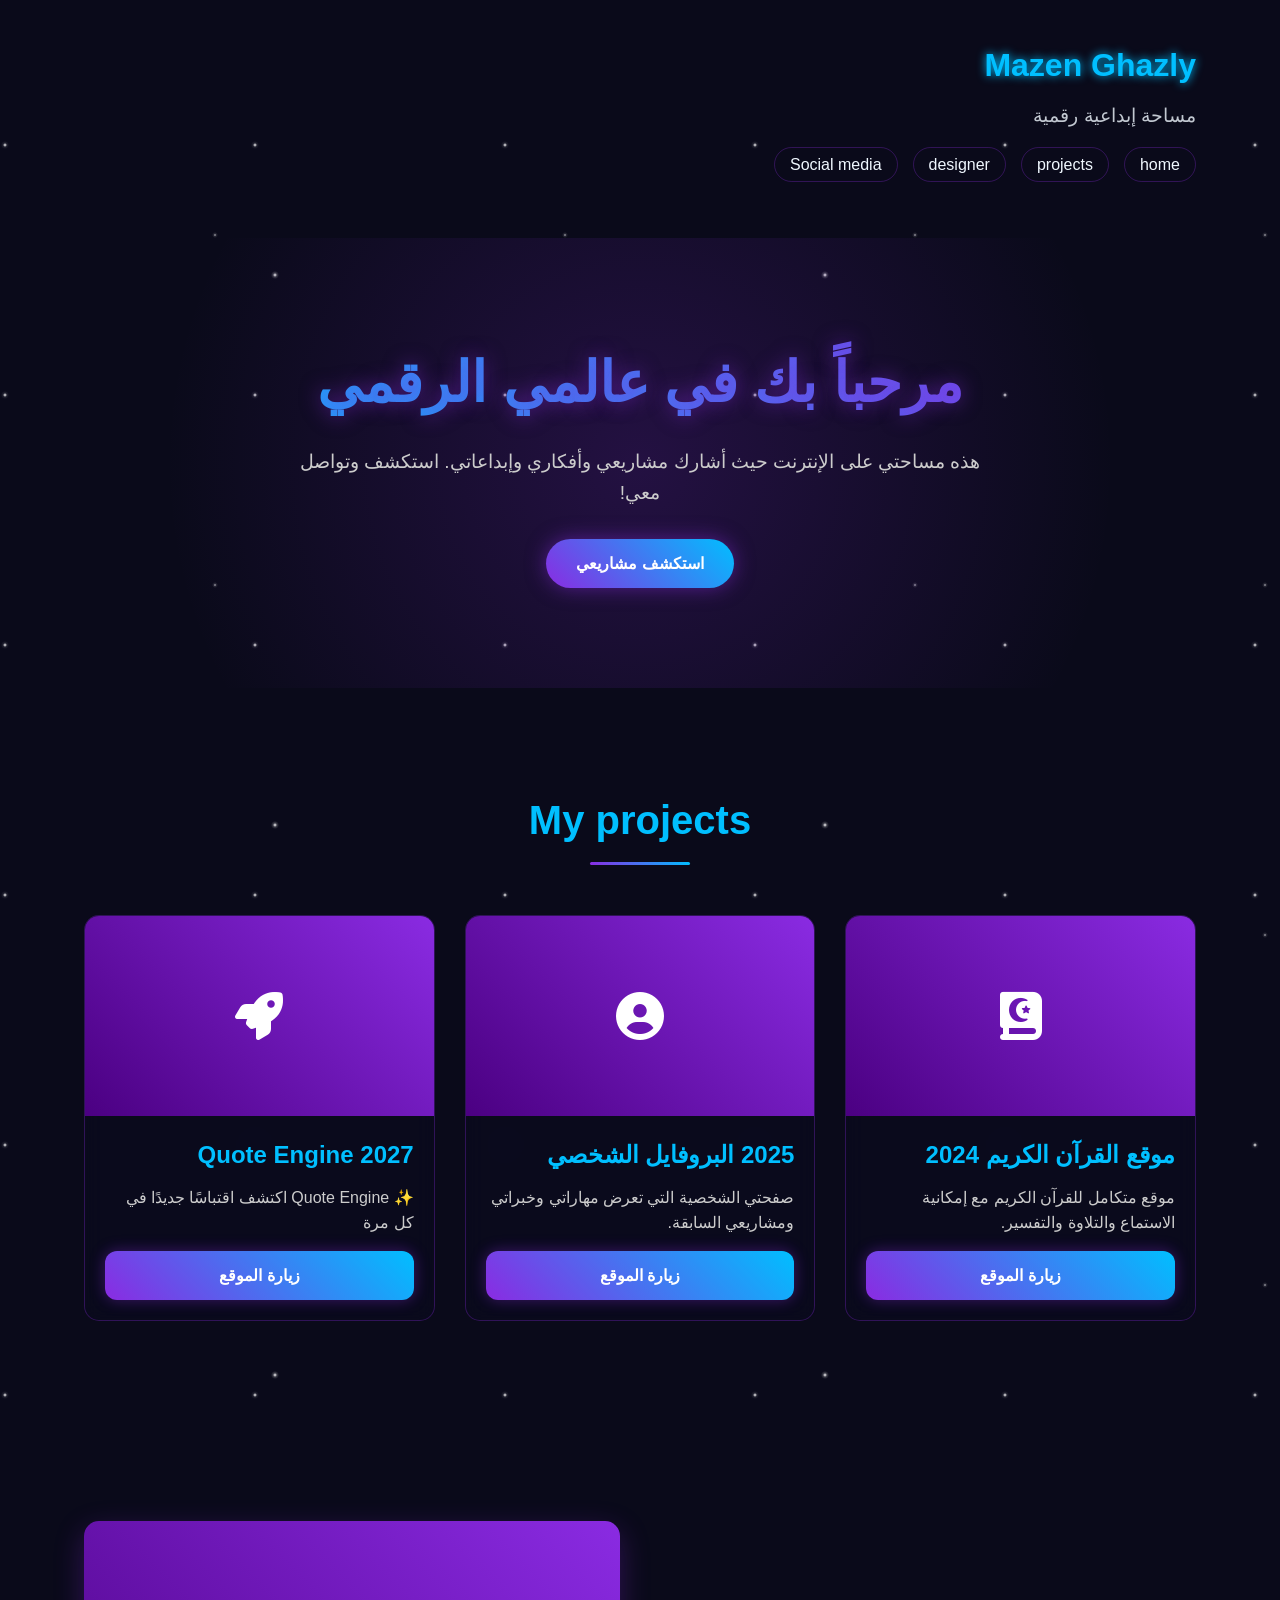
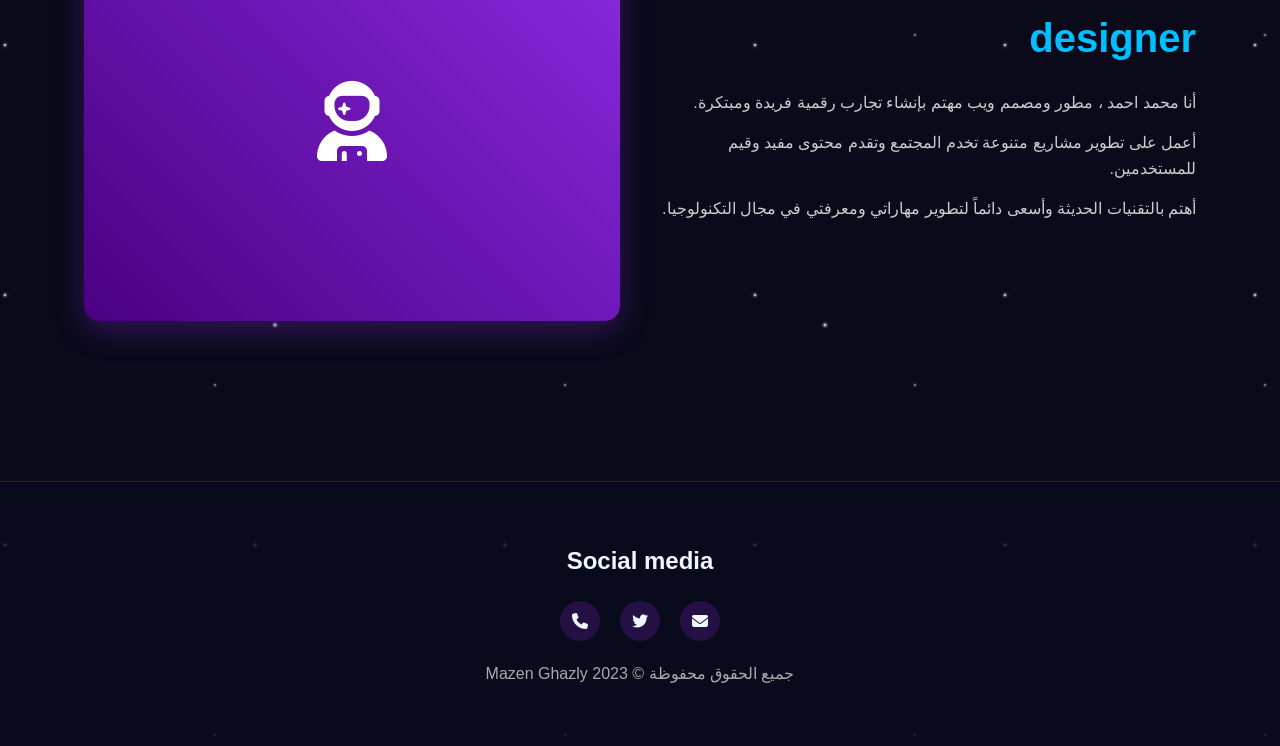
==== index.html @ 9a4411b1 "Update index.html" ====
<!DOCTYPE html>
<html lang="ar" dir="rtl">
<head>
   
    <meta charset="UTF-8" />
    <meta name="viewport" 
          content="width=device-width, initial-scale=1.0, maximum-scale=1, viewport-fit=cover" />

    <!-- تحسين السيو لمحركات البحث -->
    <meta name="description"
        content="هنا تتواجد جميع المشاريع الخاصة بي كمطور ومصمم ويب. استكشف مشاريعي وتعرف على مهاراتي وخبراتي.">
    <meta name="keywords"
        content="Mazen Ghazly, Web Developer, Web Designer, Quran, مشاريع, مطور ويب, مصمم ويب">
    <meta name="author" content="Mazen Ghazly" />
    <meta name="robots" content="index, follow" />

    <!-- OG Meta (للفيسبوك – الواتساب – التليجرام) -->
    <meta property="og:title" content="Mazen Ghazly - الصفحة الرئيسية" />
    <meta property="og:description" content="مرحبًا بك في الصفحة الرئيسية لمشاريع Mazen Ghazly! استكشف أعمالي ومهاراتي." />
    <meta property="og:type" content="website" />
    <meta property="og:url" content="https://mazen-ghzaly.github.io/" />
    <meta property="og:image" content="https://mazen-ghzaly.github.io/images/logo3.png?v=5" />
    <meta property="og:image:width" content="1200" />
    <meta property="og:image:height" content="630" />

    <!-- Twitter -->
    <meta name="twitter:card" content="summary_large_image" />

    <!-- Favicon -->
    <link rel="icon" type="image/png" href="https://mazen-ghzaly.github.io/images/logo3.png?v=5" />

    <!-- تحسين سرعة تحميل الخطوط على الموبايل -->
    <link rel="preconnect" href="https://fonts.googleapis.com" />
    <link rel="preconnect" href="https://fonts.gstatic.com" crossorigin />

    <!-- Structured Data (SEO) -->
    <script type="application/ld+json">
    {
        "@context": "https://schema.org",
        "@type": "WebSite",
        "name": "Mazen Ghazly",
        "url": "https://mazen-ghzaly.github.io/",
        "potentialAction": {
            "@type": "SearchAction",
            "target": "https://mazen-ghzaly.github.io/?q={search_term_string}",
            "query-input": "required name=search_term_string"
        }
    }
    </script>
    

    <!-- سرعة التحميل – ضروري للموبايل -->
    <meta http-equiv="X-UA-Compatible" content="IE=edge" />

    <!-- تثبيت الألوان على الموبايل (Status Bar) -->
    <meta name="theme-color" content="#0a0a0a" />

    <!-- عنوان الموقع -->
    <title>Mazen Ghazly - الصفحة الرئيسية</title>

<link rel="stylesheet" href="https://cdnjs.cloudflare.com/ajax/libs/font-awesome/6.4.0/css/all.min.css">
   
    <!-- ملف الستايل -->
    <link rel="stylesheet" href="css/index.css" />


</head>
<body>
    <!-- Header -->
    <header>
        <div class="container">
            <div class="logo">Mazen Ghazly</div>
            <div class="tagline">مساحة إبداعية رقمية</div>
            
            <nav>
                <ul>
                    <li><a href="#home">home</a></li>
                    <li><a href="#projects">projects</a></li>
                    <li><a href="#about">designer</a></li>
                    <li><a href="#contact">Social media</a></li>
                </ul>
            </nav>
        </div>
    </header>

    <!-- Hero Section -->
    <section class="hero" id="home">
        <div class="container">
            <h1 class="floating">مرحباً بك في عالمي الرقمي</h1>
            <p>هذه مساحتي على الإنترنت حيث أشارك مشاريعي وأفكاري وإبداعاتي. استكشف وتواصل معي!</p>
            <a href="#projects" class="cta-button">استكشف مشاريعي</a>
        </div>
    </section>

    <!-- Projects Section -->
    <section class="projects" id="projects">
        <div class="container">
            <h2 class="section-title">My projects</h2>
            <div class="projects-grid">
                <!-- Project 1: القرآن الكريم -->
                <div class="project-card">
                    <div class="project-image">
                        <i class="fas fa-quran"></i>
                    </div>
                    <div class="project-content">
                        <h3 class="project-title"> موقع القرآن الكريم 2024</h3>
                        <p class="project-description">موقع متكامل للقرآن الكريم مع إمكانية الاستماع والتلاوة والتفسير.</p>
                        <a href="https://mazen-ghzaly.github.io/quran" target="_blank" rel="noopener noreferrer" class="project-link">زيارة الموقع</a>
                    </div>
                </div>
                
                <!-- Project 2: البروفايل الشخصي -->
                <div class="project-card">
                    <div class="project-image">
                        <i class="fas fa-user-circle"></i>
                    </div>
                    <div class="project-content">
                        <h3 class="project-title">2025 البروفايل الشخصي</h3>
                        <p class="project-description">صفحتي الشخصية التي تعرض مهاراتي وخبراتي ومشاريعي السابقة.</p>
                        <a href="https://mazen-ghzaly.github.io/profile" target="_blank" rel="noopener noreferrer" class="project-link">زيارة الموقع</a>
                    </div>
                </div>
                
                <!-- Project 3: موقع إضافي -->
                <div class="project-card">
                    <div class="project-image">
                        <i class="fas fa-rocket"></i>
                    </div>
                    <div class="project-content">
                          <h3 class="project-title">Quote Engine 2027</h3>
                        <p class="project-description">✨ Quote Engine اكتشف اقتباسًا جديدًا في كل مرة</p>
                        <a href="https://mazen-ghzaly.github.io/quotes/" target="_blank" rel="noopener noreferrer" class="project-link">زيارة الموقع</a> 
                    </div>
                </div>
            </div>
        </div>
    </section>

    <!-- About Section -->
    <section class="about" id="about">
        <div class="container">
            <div class="about-content">
                <div class="about-text">
                    <h2>designer</h2>
                    <link rel="stylesheet" href="https://cdnjs.cloudflare.com/ajax/libs/font-awesome/6.5.1/css/all.min.css"  />
<p>أنا محمد احمد ، مطور ومصمم ويب مهتم بإنشاء تجارب رقمية فريدة ومبتكرة.</p>
                    <p>أعمل على تطوير مشاريع متنوعة تخدم المجتمع وتقدم محتوى مفيد وقيم للمستخدمين.</p>
                    <p>أهتم بالتقنيات الحديثة وأسعى دائماً لتطوير مهاراتي ومعرفتي في مجال التكنولوجيا.</p>
                </div>
                <div class="about-image floating">
                    <i class="fas fa-user-astronaut"></i>
                </div>
            </div>
        </div>
    </section>

    <!-- Footer -->
    <footer id="contact">
        <div class="container">
            <h2>Social media</h2>
            <div class="social-links">
                <a href="mailto:mazenahmeddoy10@gmail.com" aria-label="البريد الإلكتروني"><i class="fas fa-envelope"></i></a>
                <a href="https://x.com/mazen_ghzaly" target="_blank" rel="noopener noreferrer" aria-label="تويتر"><i class="fab fa-twitter"></i></a>
                <a href="https://mazen-ghzaly.github.io/404" target="_blank" rel="noopener noreferrer" aria-label="الهاتف"><i class="fas fa-phone"></i></a>
            </div>
            <p class="copyright">جميع الحقوق محفوظة &copy; 2023 Mazen Ghazly</p>
        </div>
    </footer>

    
</body>
</html>
---- css/index.css ----
/* index */
        * {
            margin: 0;
            padding: 0;
            box-sizing: border-box;
            font-family: 'Segoe UI', Tahoma, Geneva, Verdana, sans-serif;
        }
        
        :root {
            --primary: #8a2be2;
            --secondary: #4b0082;
            --accent: #00bfff;
            --dark: #0a0a1a;
            --light: #f0f8ff;
        }
        
        body {
            background-color: var(--dark);
            color: var(--light);
            line-height: 1.6;
            overflow-x: hidden;
            background-image: 
                radial-gradient(white, rgba(255,255,255,.2) 2px, transparent 4px),
                radial-gradient(white, rgba(255,255,255,.15) 1px, transparent 3px),
                radial-gradient(white, rgba(255,255,255,.1) 2px, transparent 4px);
            background-size: 550px 550px, 350px 350px, 250px 250px;
            background-position: 0 0, 40px 60px, 130px 270px;
        }
        
        .container {
            width: 90%;
            max-width: 1200px;
            margin: 0 auto;
            padding: 20px;
        }
        
        /* Header Styles */
        header {
            padding: 20px 0;
            position: relative;
            z-index: 10;
        }
        
        .logo {
            font-size: 2rem;
            font-weight: bold;
            color: var(--accent);
            text-shadow: 0 0 10px var(--accent);
            margin-bottom: 10px;
        }
        
        .tagline {
            color: var(--light);
            font-size: 1.2rem;
            opacity: 0.8;
        }
        
        /* Navigation */
        nav {
            margin: 20px 0;
        }
        
        nav ul {
            display: flex;
            list-style: none;
            flex-wrap: wrap;
            gap: 15px;
        }
        
        nav a {
            color: var(--light);
            text-decoration: none;
            padding: 8px 15px;
            border-radius: 20px;
            transition: all 0.3s ease;
            border: 1px solid rgba(138, 43, 226, 0.3);
        }
        
        nav a:hover {
            background-color: var(--primary);
            box-shadow: 0 0 15px var(--primary);
        }
        
        /* Hero Section */
        .hero {
            text-align: center;
            padding: 80px 0;
            position: relative;
        }
        
        .hero::before {
            content: '';
            position: absolute;
            top: 0;
            left: 0;
            width: 100%;
            height: 100%;
            background: radial-gradient(circle at center, rgba(138, 43, 226, 0.2) 0%, transparent 70%);
            z-index: -1;
        }
        
        .hero h1 {
            font-size: 3.5rem;
            margin-bottom: 20px;
            background: linear-gradient(45deg, var(--accent), var(--primary));
            -webkit-background-clip: text;
            background-clip: text;
            color: transparent;
            text-shadow: 0 0 20px rgba(138, 43, 226, 0.5);
        }
        
        .hero p {
            font-size: 1.2rem;
            max-width: 700px;
            margin: 0 auto 30px;
            color: #ccc;
        }
        
        .cta-button {
            display: inline-block;
            padding: 12px 30px;
            background: linear-gradient(45deg, var(--primary), var(--accent));
            color: white;
            text-decoration: none;
            border-radius: 30px;
            font-weight: bold;
            transition: all 0.3s ease;
            box-shadow: 0 0 20px rgba(138, 43, 226, 0.5);
        }
        
        .cta-button:hover {
            transform: translateY(-3px);
            box-shadow: 0 0 30px rgba(138, 43, 226, 0.8);
        }
        
        /* Projects Section */
        .projects {
            padding: 80px 0;
        }
        
        .section-title {
            text-align: center;
            font-size: 2.5rem;
            margin-bottom: 50px;
            color: var(--accent);
            position: relative;
        }
        
        .section-title::after {
            content: '';
            display: block;
            width: 100px;
            height: 3px;
            background: linear-gradient(45deg, var(--primary), var(--accent));
            margin: 10px auto;
            border-radius: 3px;
        }
        
        .projects-grid {
            display: grid;
            grid-template-columns: repeat(auto-fill, minmax(300px, 1fr));
            gap: 30px;
        }
        
        .project-card {
            background: rgba(10, 10, 30, 0.7);
            border-radius: 15px;
            overflow: hidden;
            transition: all 0.3s ease;
            border: 1px solid rgba(138, 43, 226, 0.3);
            backdrop-filter: blur(10px);
        }
        
        .project-card:hover {
            transform: translateY(-10px);
            box-shadow: 0 10px 30px rgba(138, 43, 226, 0.3);
            border-color: var(--primary);
        }
          .project-image {
            height: 200px;
            background: linear-gradient(45deg, var(--secondary), var(--primary));
            display: flex;
            align-items: center;
            justify-content: center;
            color: white;
            font-size: 3rem;
        }
        
        .project-content {
            padding: 20px;
        }
        
        .project-title {
            font-size: 1.5rem;
            margin-bottom: 10px;
            color: var(--accent);
        }
        
        .project-description {
            color: #ccc;
            margin-bottom: 15px;
        }
        
        
       .project-link {
           display: block;
           text-align: center;
           width: 100%;
           padding: 12px 0;
           background: linear-gradient(45deg, var(--primary), var(--accent));
           color: white !important;
           border-radius: 12px; /* مربع ناعم */
           font-weight: bold;
           text-decoration: none;
           margin-top: 10px;
           transition: 0.3s ease;
           box-shadow: 0 0 15px rgba(138, 43, 226, 0.4);
       }

           .project-link:hover {
           transform: translateY(-3px);
           box-shadow: 0 0 25px rgba(138, 43, 226, 0.7);
           background: linear-gradient(45deg, var(--accent), var(--primary));
       }

        
      
        /* Health Section - Placeholder */
        .health-section {
            padding: 80px 0;
            text-align: center;
            background: rgba(10, 10, 30, 0.5);
            margin: 40px 0;
            border-radius: 15px;
            border: 1px dashed rgba(138, 43, 226, 0.5);
        }
        
        .health-section h2 {
            font-size: 2rem;
            margin-bottom: 20px;
            color: var(--accent);
        }
        
        .health-section p {
            max-width: 600px;
            margin: 0 auto;
            color: #aaa;
        }
        
        /* About Section */
        .about {
            padding: 80px 0;
        }
        
        .about-content {
            display: flex;
            align-items: center;
            gap: 40px;
            flex-wrap: wrap;
        }
        
        .about-text {
            flex: 1;
            min-width: 300px;
        }
        
        .about-text h2 {
            font-size: 2.5rem;
            margin-bottom: 20px;
            color: var(--accent);
        }
        
        .about-text p {
            margin-bottom: 15px;
            color: #ccc;
        }
        
        .about-image {
            flex: 1;
            min-width: 300px;
            height: 400px;
            background: linear-gradient(45deg, var(--secondary), var(--primary));
            border-radius: 15px;
            display: flex;
            align-items: center;
            justify-content: center;
            font-size: 5rem;
            color: white;
            box-shadow: 0 10px 30px rgba(138, 43, 226, 0.3);
        }
        
        /* Footer */
        footer {
            background: rgba(10, 10, 30, 0.8);
            padding: 40px 0;
            text-align: center;
            margin-top: 60px;
            border-top: 1px solid rgba(138, 43, 226, 0.3);
        }
        
        .social-links {
            display: flex;
            justify-content: center;
            gap: 20px;
            margin: 20px 0;
        }
        
        .social-links a {
            display: inline-block;
            width: 40px;
            height: 40px;
            background: rgba(138, 43, 226, 0.2);
            border-radius: 50%;
            display: flex;
            align-items: center;
            justify-content: center;
            color: var(--light);
            text-decoration: none;
            transition: all 0.3s ease;
        }
        
        .social-links a:hover {
            background: var(--primary);
            transform: translateY(-5px);
        }
        
        .copyright {
            color: #aaa;
            margin-top: 20px;
        }
        
        /* Responsive Design */
        @media (max-width: 768px) {
            .hero h1 {
                font-size: 2.5rem;
            }
            
            .section-title {
                font-size: 2rem;
            }
            
            nav ul {
                justify-content: center;
            }
            
            .about-content {
                flex-direction: column;
            }
        }
        
        /* Animations */
        @keyframes float {
            0%, 100% {
                transform: translateY(0);
            }
            50% {
                transform: translateY(-10px);
            }
        }
        
        .floating {
            animation: float 5s ease-in-out infinite;
        }
        
        /* Scrollbar */
        ::-webkit-scrollbar {
            width: 8px;
        }
        
        ::-webkit-scrollbar-track {
            background: var(--dark);
        }
        
        ::-webkit-scrollbar-thumb {
            background: var(--primary);
            border-radius: 4px;
        }
        
        ::-webkit-scrollbar-thumb:hover {
            background: var(--accent);
        }
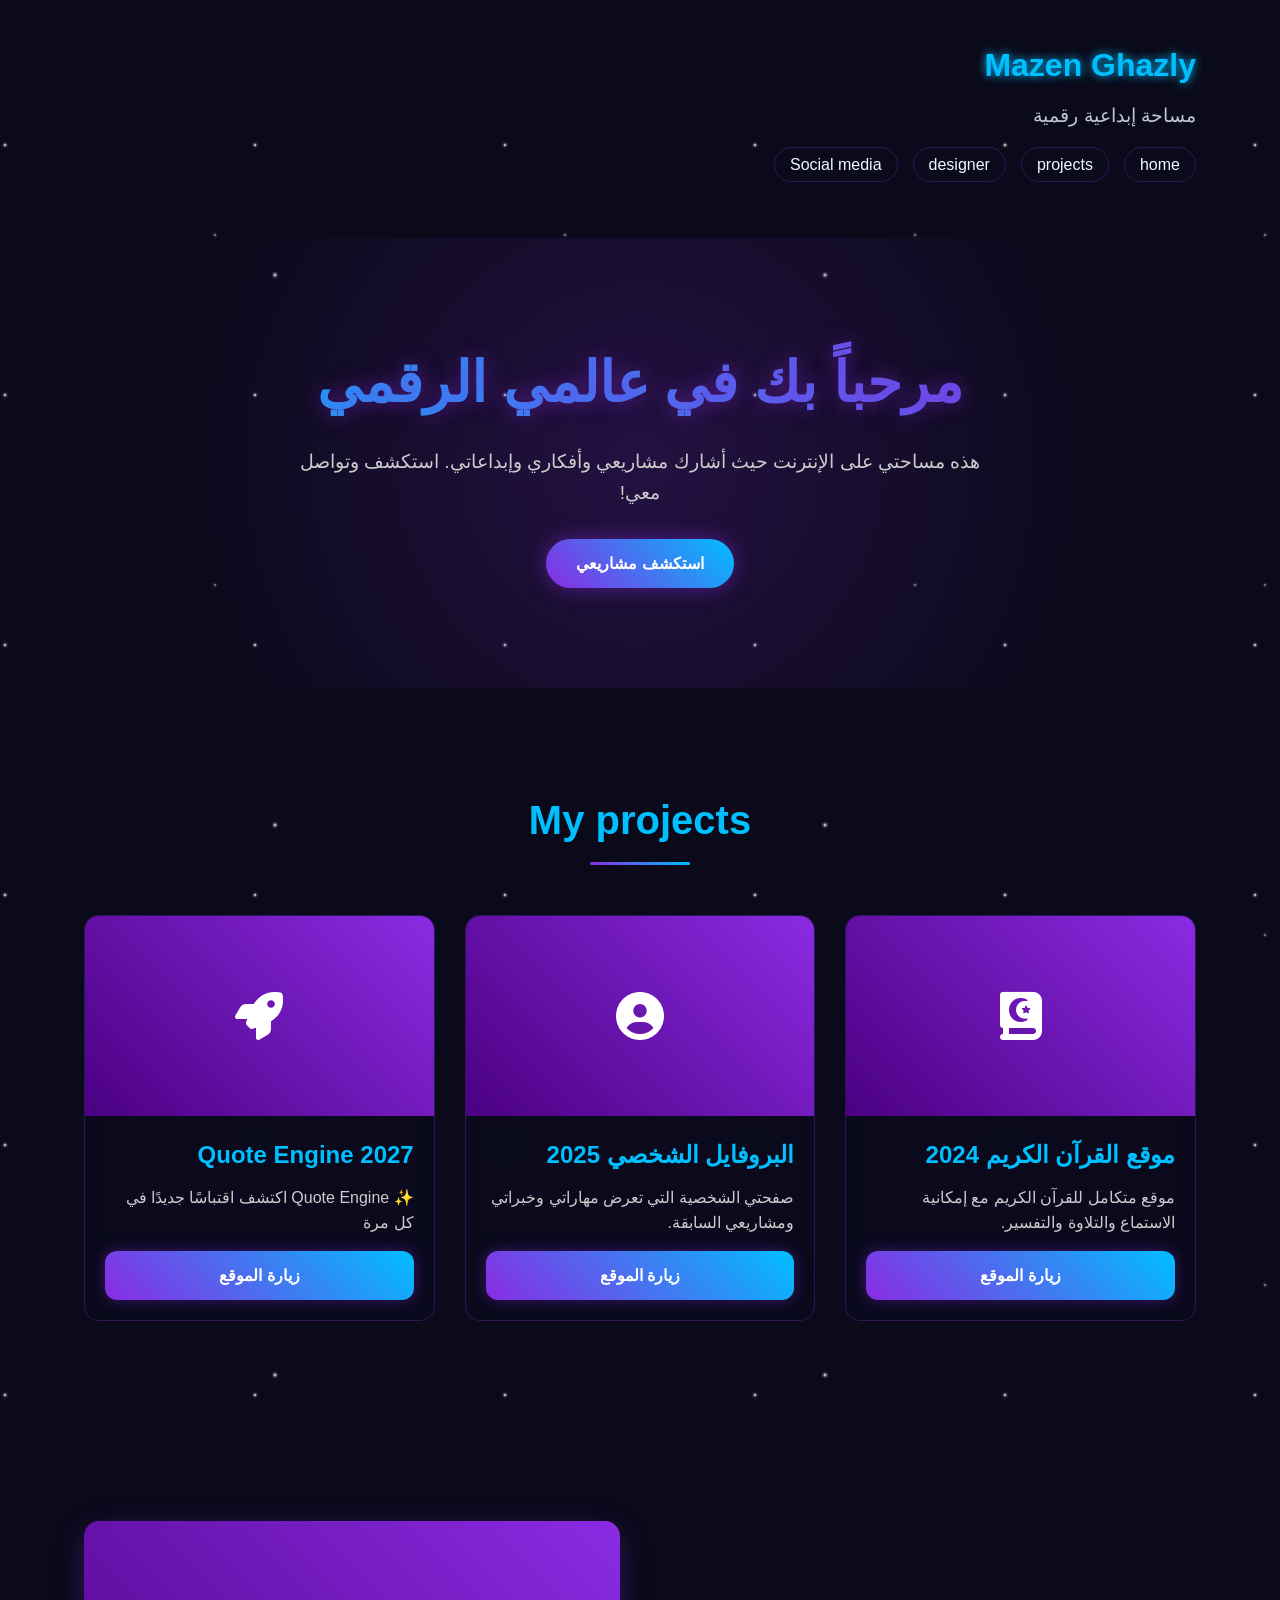
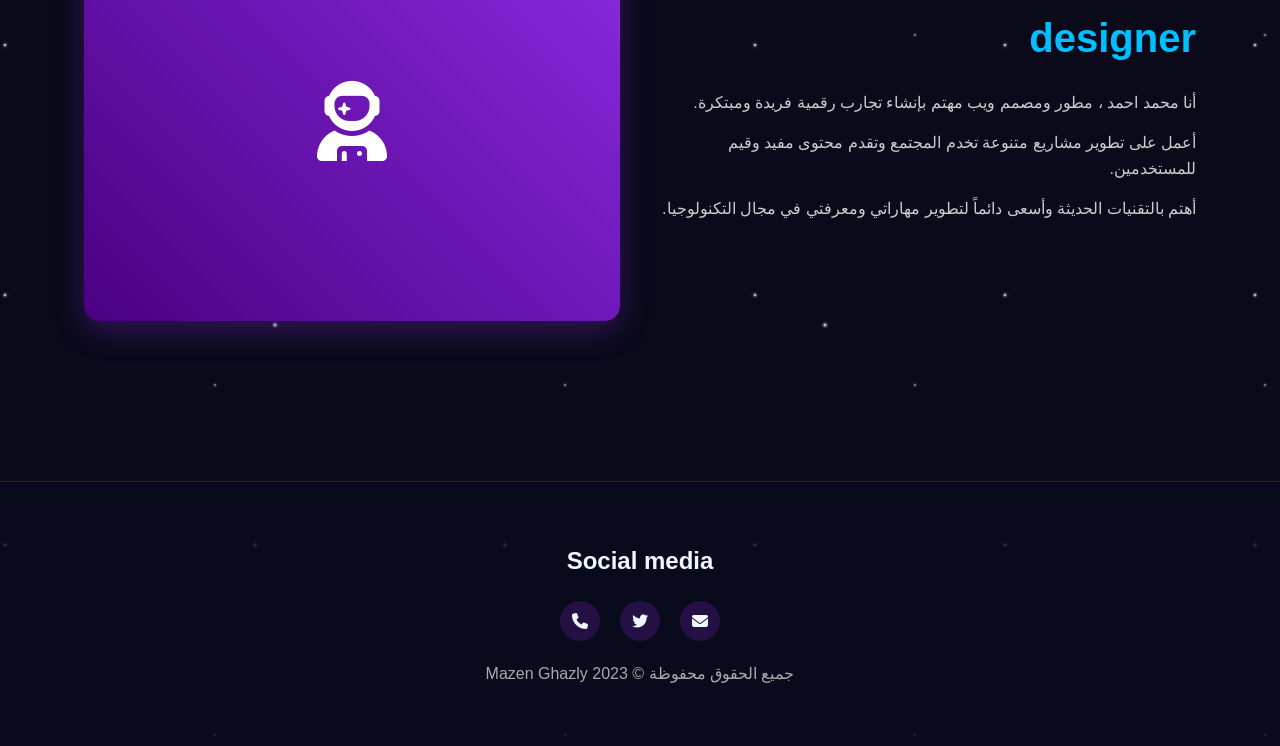
==== commit d19e0124: "Update index.html" ====
--- a/index.html
+++ b/index.html
@@ -115,7 +115,7 @@
                         <i class="fas fa-user-circle"></i>
                     </div>
                     <div class="project-content">
-                        <h3 class="project-title">2025 البروفايل الشخصي</h3>
+                        <h3 class="project-title"> البروفايل الشخصي 2025</h3>
                         <p class="project-description">صفحتي الشخصية التي تعرض مهاراتي وخبراتي ومشاريعي السابقة.</p>
                         <a href="https://mazen-ghzaly.github.io/profile" target="_blank" rel="noopener noreferrer" class="project-link">زيارة الموقع</a>
                     </div>
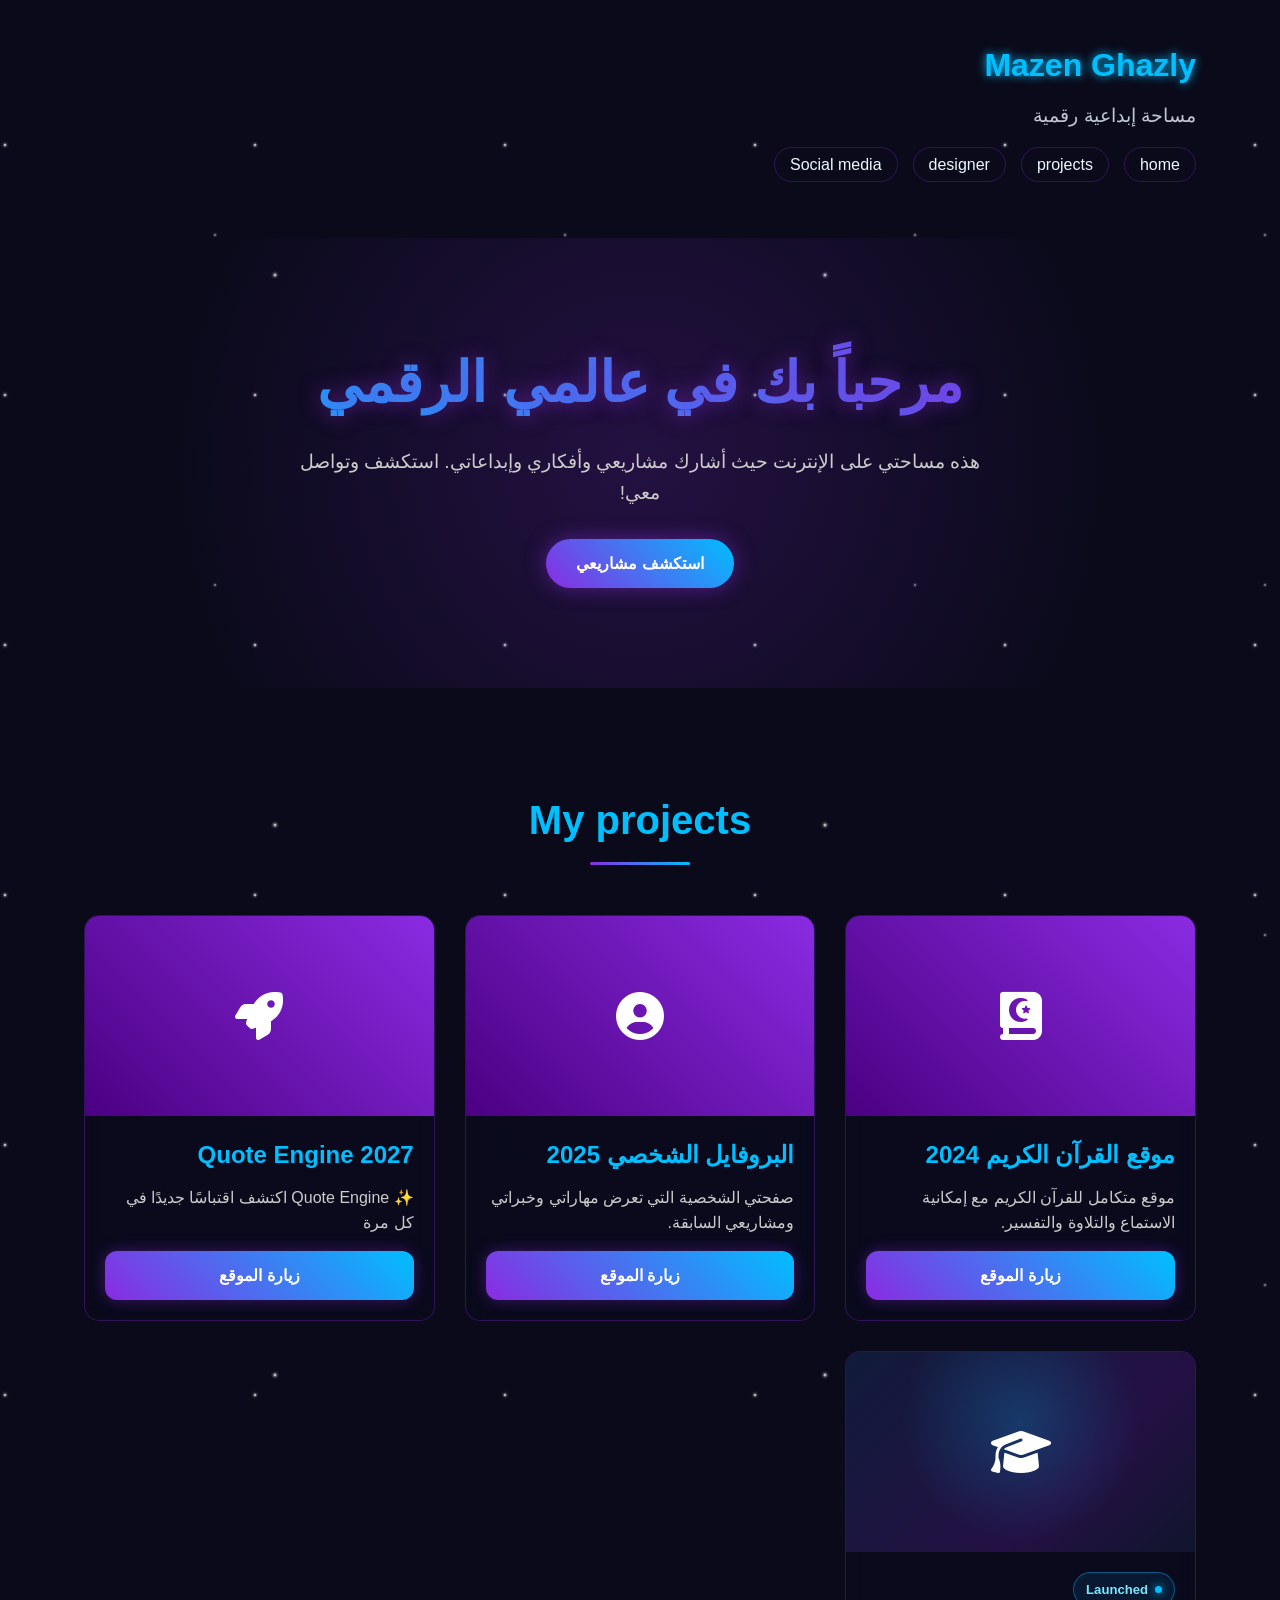
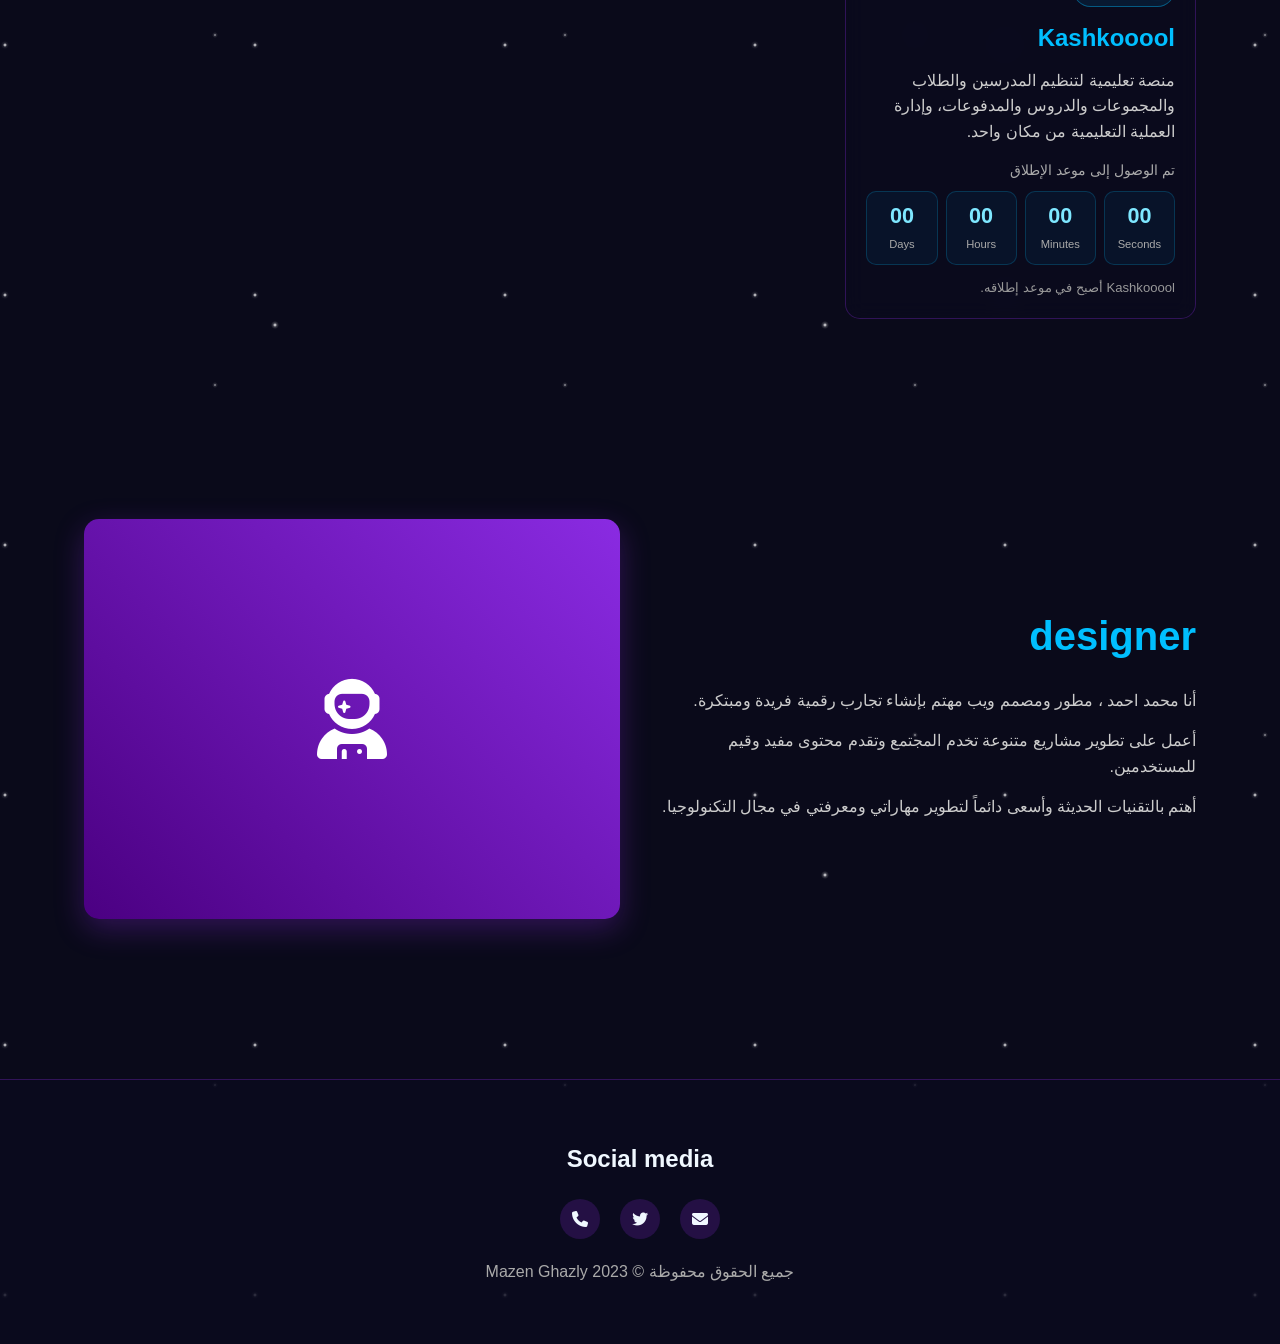
==== commit 2675d728: "Add Kashkooool launch countdown to projects" ====
--- a/index.html
+++ b/index.html
@@ -64,6 +64,43 @@
     <link rel="stylesheet" href="css/index.css" />
 
 
+
+    <style>
+        .coming-soon-card .project-image {
+            background: radial-gradient(circle at 50% 35%, rgba(0,191,255,.22), transparent 55%), linear-gradient(135deg, #101b3a, #241044 65%, #10152c);
+        }
+        .coming-soon-badge {
+            display: inline-flex; align-items: center; gap: 7px;
+            padding: 6px 12px; margin-bottom: 12px;
+            border: 1px solid rgba(0,191,255,.4); border-radius: 999px;
+            color: #7ee7ff; background: rgba(0,191,255,.09);
+            font-size: .82rem; font-weight: 700;
+        }
+        .coming-soon-badge::before {
+            content: ""; width: 7px; height: 7px; border-radius: 50%;
+            background: #00bfff; box-shadow: 0 0 10px #00bfff;
+        }
+        .countdown-label { margin: 14px 0 8px; color: #aaa; font-size: .9rem; }
+        .project-countdown {
+            display: grid; grid-template-columns: repeat(4, minmax(0, 1fr));
+            gap: 8px; direction: ltr; text-align: center;
+        }
+        .countdown-unit {
+            padding: 9px 4px; border: 1px solid rgba(0,191,255,.2);
+            border-radius: 10px; background: rgba(0,191,255,.06);
+        }
+        .countdown-number {
+            display: block; color: #7ee7ff; font-size: 1.35rem;
+            line-height: 1.35; font-weight: 800; font-variant-numeric: tabular-nums;
+        }
+        .countdown-unit small { color: #aaa; font-size: .7rem; }
+        .coming-soon-note { margin-top: 12px; color: #999; font-size: .82rem; }
+        @media (max-width: 360px) {
+            .project-countdown { gap: 5px; }
+            .countdown-number { font-size: 1.1rem; }
+        }
+    </style>
+
 </head>
 <body>
     <!-- Header -->
@@ -132,6 +169,26 @@
                         <a href="https://mazen-ghzaly.github.io/quotes/" target="_blank" rel="noopener noreferrer" class="project-link">زيارة الموقع</a> 
                     </div>
                 </div>
+
+                <!-- Project 4: Kashkooool -->
+                <div class="project-card coming-soon-card">
+                    <div class="project-image">
+                        <i class="fas fa-graduation-cap" aria-hidden="true"></i>
+                    </div>
+                    <div class="project-content">
+                        <span class="coming-soon-badge" id="kashkooool-status">Coming Soon</span>
+                        <h3 class="project-title">Kashkooool</h3>
+                        <p class="project-description">منصة تعليمية لتنظيم المدرسين والطلاب والمجموعات والدروس والمدفوعات، وإدارة العملية التعليمية من مكان واحد.</p>
+                        <p class="countdown-label" id="kashkooool-countdown-label">الإطلاق غدًا في منتصف الليل — بتوقيت مصر</p>
+                        <div class="project-countdown" id="kashkooool-countdown" role="timer" aria-live="off" aria-label="الوقت المتبقي حتى إطلاق Kashkooool">
+                            <div class="countdown-unit"><span class="countdown-number" id="kash-days">00</span><small>Days</small></div>
+                            <div class="countdown-unit"><span class="countdown-number" id="kash-hours">00</span><small>Hours</small></div>
+                            <div class="countdown-unit"><span class="countdown-number" id="kash-minutes">00</span><small>Minutes</small></div>
+                            <div class="countdown-unit"><span class="countdown-number" id="kash-seconds">00</span><small>Seconds</small></div>
+                        </div>
+                        <p class="coming-soon-note" id="kashkooool-note">موعد الإطلاق: 4 نوفمبر 2026، الساعة 12:00 صباحًا.</p>
+                    </div>
+                </div>
             </div>
         </div>
     </section>
@@ -168,6 +225,43 @@
     </footer>
 
     
+
+    <script>
+        (() => {
+            const launchAt = new Date("2026-11-04T00:00:00+02:00").getTime();
+            const fields = {
+                days: document.getElementById("kash-days"),
+                hours: document.getElementById("kash-hours"),
+                minutes: document.getElementById("kash-minutes"),
+                seconds: document.getElementById("kash-seconds")
+            };
+            const status = document.getElementById("kashkooool-status");
+            const label = document.getElementById("kashkooool-countdown-label");
+            const note = document.getElementById("kashkooool-note");
+            const countdown = document.getElementById("kashkooool-countdown");
+            if (!fields.days || !status || !countdown) return;
+
+            const pad = value => String(value).padStart(2, "0");
+            const updateCountdown = () => {
+                const remaining = launchAt - Date.now();
+                if (remaining <= 0) {
+                    Object.values(fields).forEach(field => { field.textContent = "00"; });
+                    status.textContent = "Launched";
+                    label.textContent = "تم الوصول إلى موعد الإطلاق";
+                    note.textContent = "Kashkooool أصبح في موعد إطلاقه.";
+                    countdown.hidden = true;
+                    return;
+                }
+                fields.days.textContent = pad(Math.floor(remaining / 86400000));
+                fields.hours.textContent = pad(Math.floor((remaining % 86400000) / 3600000));
+                fields.minutes.textContent = pad(Math.floor((remaining % 3600000) / 60000));
+                fields.seconds.textContent = pad(Math.floor((remaining % 60000) / 1000));
+            };
+            updateCountdown();
+            window.setInterval(updateCountdown, 1000);
+        })();
+    </script>
+
 </body>
 </html>
 
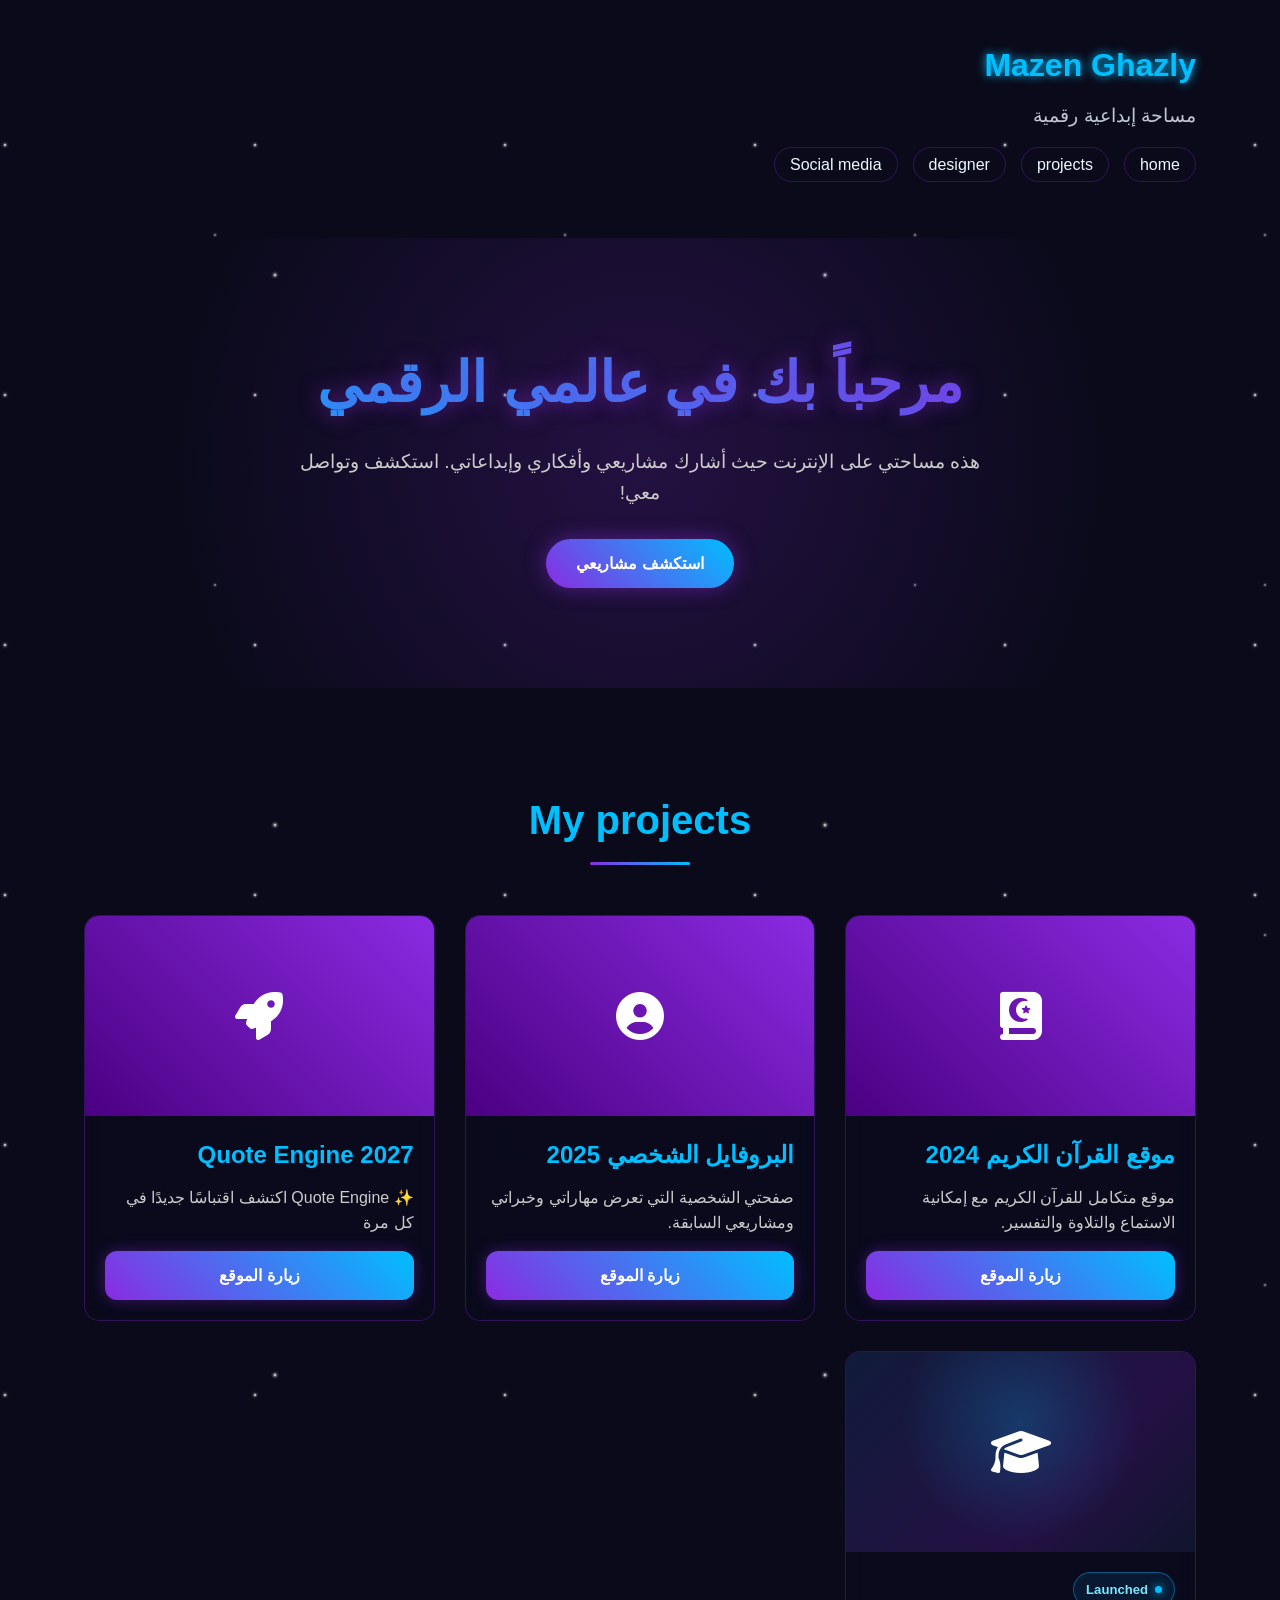
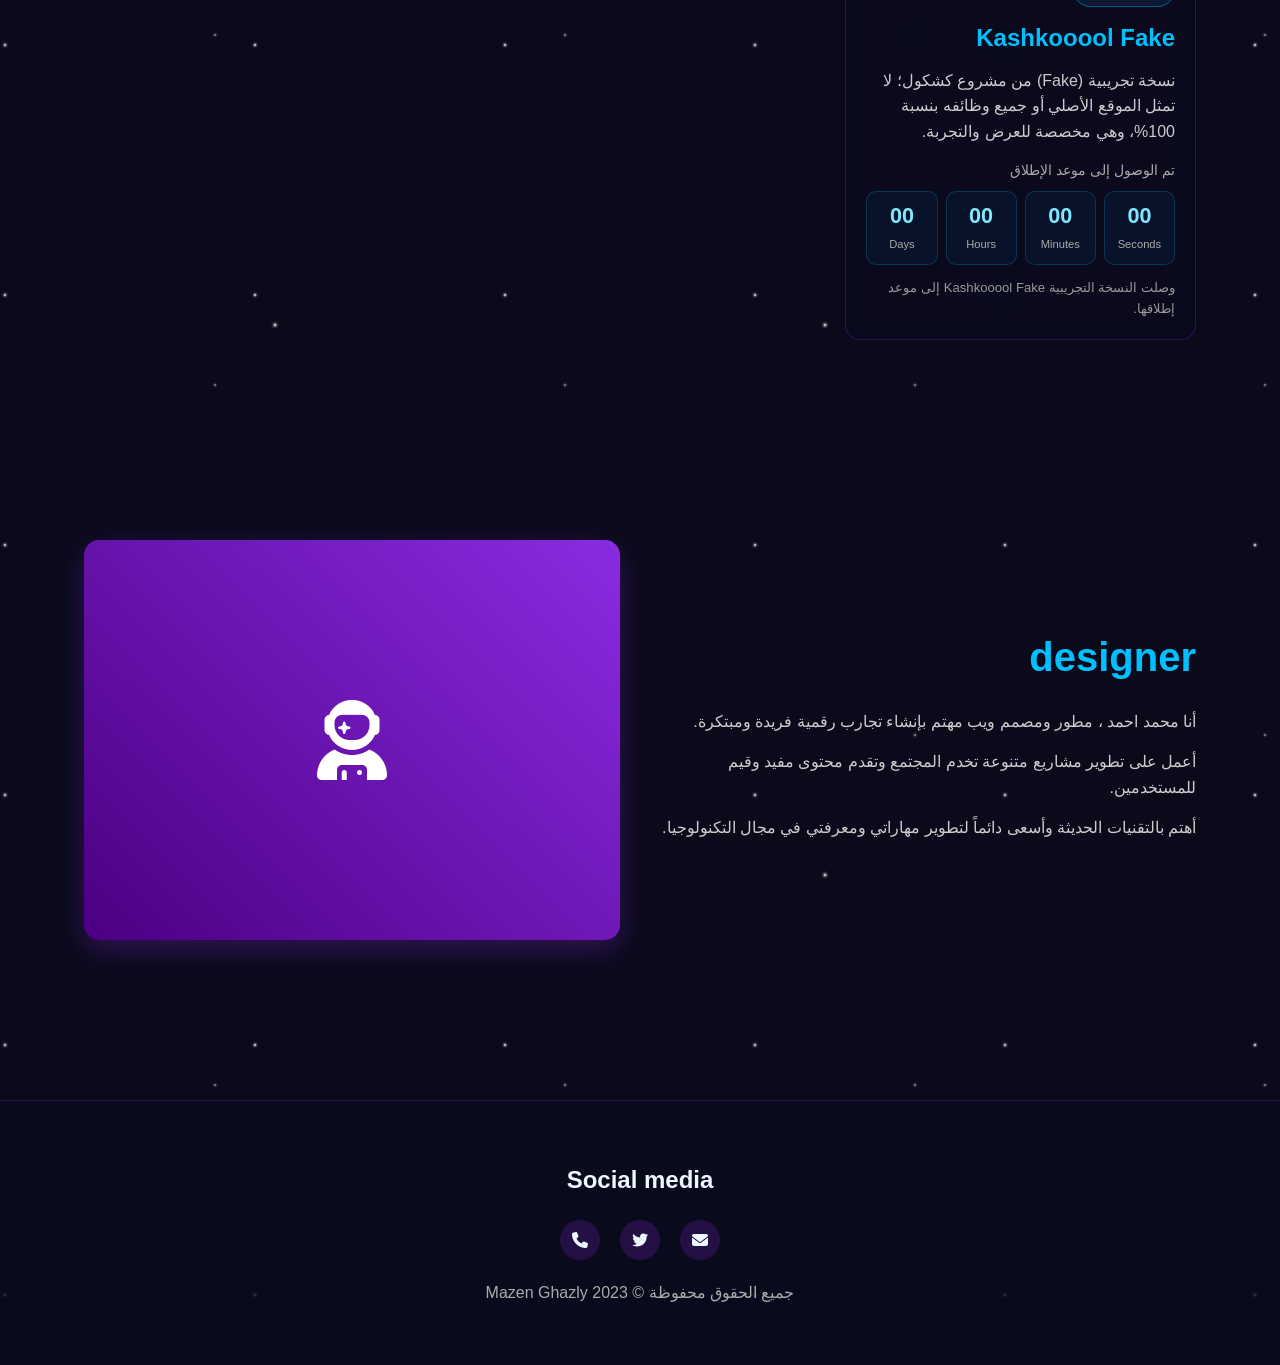
==== commit fa749692: "Rename project card to Kashkooool Fake and clarify prototype status" ====
--- a/index.html
+++ b/index.html
@@ -170,17 +170,17 @@
                     </div>
                 </div>
 
-                <!-- Project 4: Kashkooool -->
+                <!-- Project 4: Kashkooool Fake -->
                 <div class="project-card coming-soon-card">
                     <div class="project-image">
                         <i class="fas fa-graduation-cap" aria-hidden="true"></i>
                     </div>
                     <div class="project-content">
                         <span class="coming-soon-badge" id="kashkooool-status">Coming Soon</span>
-                        <h3 class="project-title">Kashkooool</h3>
-                        <p class="project-description">منصة تعليمية لتنظيم المدرسين والطلاب والمجموعات والدروس والمدفوعات، وإدارة العملية التعليمية من مكان واحد.</p>
+                        <h3 class="project-title">Kashkooool Fake</h3>
+                        <p class="project-description">نسخة تجريبية (Fake) من مشروع كشكول؛ لا تمثل الموقع الأصلي أو جميع وظائفه بنسبة 100%، وهي مخصصة للعرض والتجربة.</p>
                         <p class="countdown-label" id="kashkooool-countdown-label">الإطلاق غدًا في منتصف الليل — بتوقيت مصر</p>
-                        <div class="project-countdown" id="kashkooool-countdown" role="timer" aria-live="off" aria-label="الوقت المتبقي حتى إطلاق Kashkooool">
+                        <div class="project-countdown" id="kashkooool-countdown" role="timer" aria-live="off" aria-label="الوقت المتبقي حتى إطلاق Kashkooool Fake">
                             <div class="countdown-unit"><span class="countdown-number" id="kash-days">00</span><small>Days</small></div>
                             <div class="countdown-unit"><span class="countdown-number" id="kash-hours">00</span><small>Hours</small></div>
                             <div class="countdown-unit"><span class="countdown-number" id="kash-minutes">00</span><small>Minutes</small></div>
@@ -248,7 +248,7 @@
                     Object.values(fields).forEach(field => { field.textContent = "00"; });
                     status.textContent = "Launched";
                     label.textContent = "تم الوصول إلى موعد الإطلاق";
-                    note.textContent = "Kashkooool أصبح في موعد إطلاقه.";
+                    note.textContent = "وصلت النسخة التجريبية Kashkooool Fake إلى موعد إطلاقها.";
                     countdown.hidden = true;
                     return;
                 }
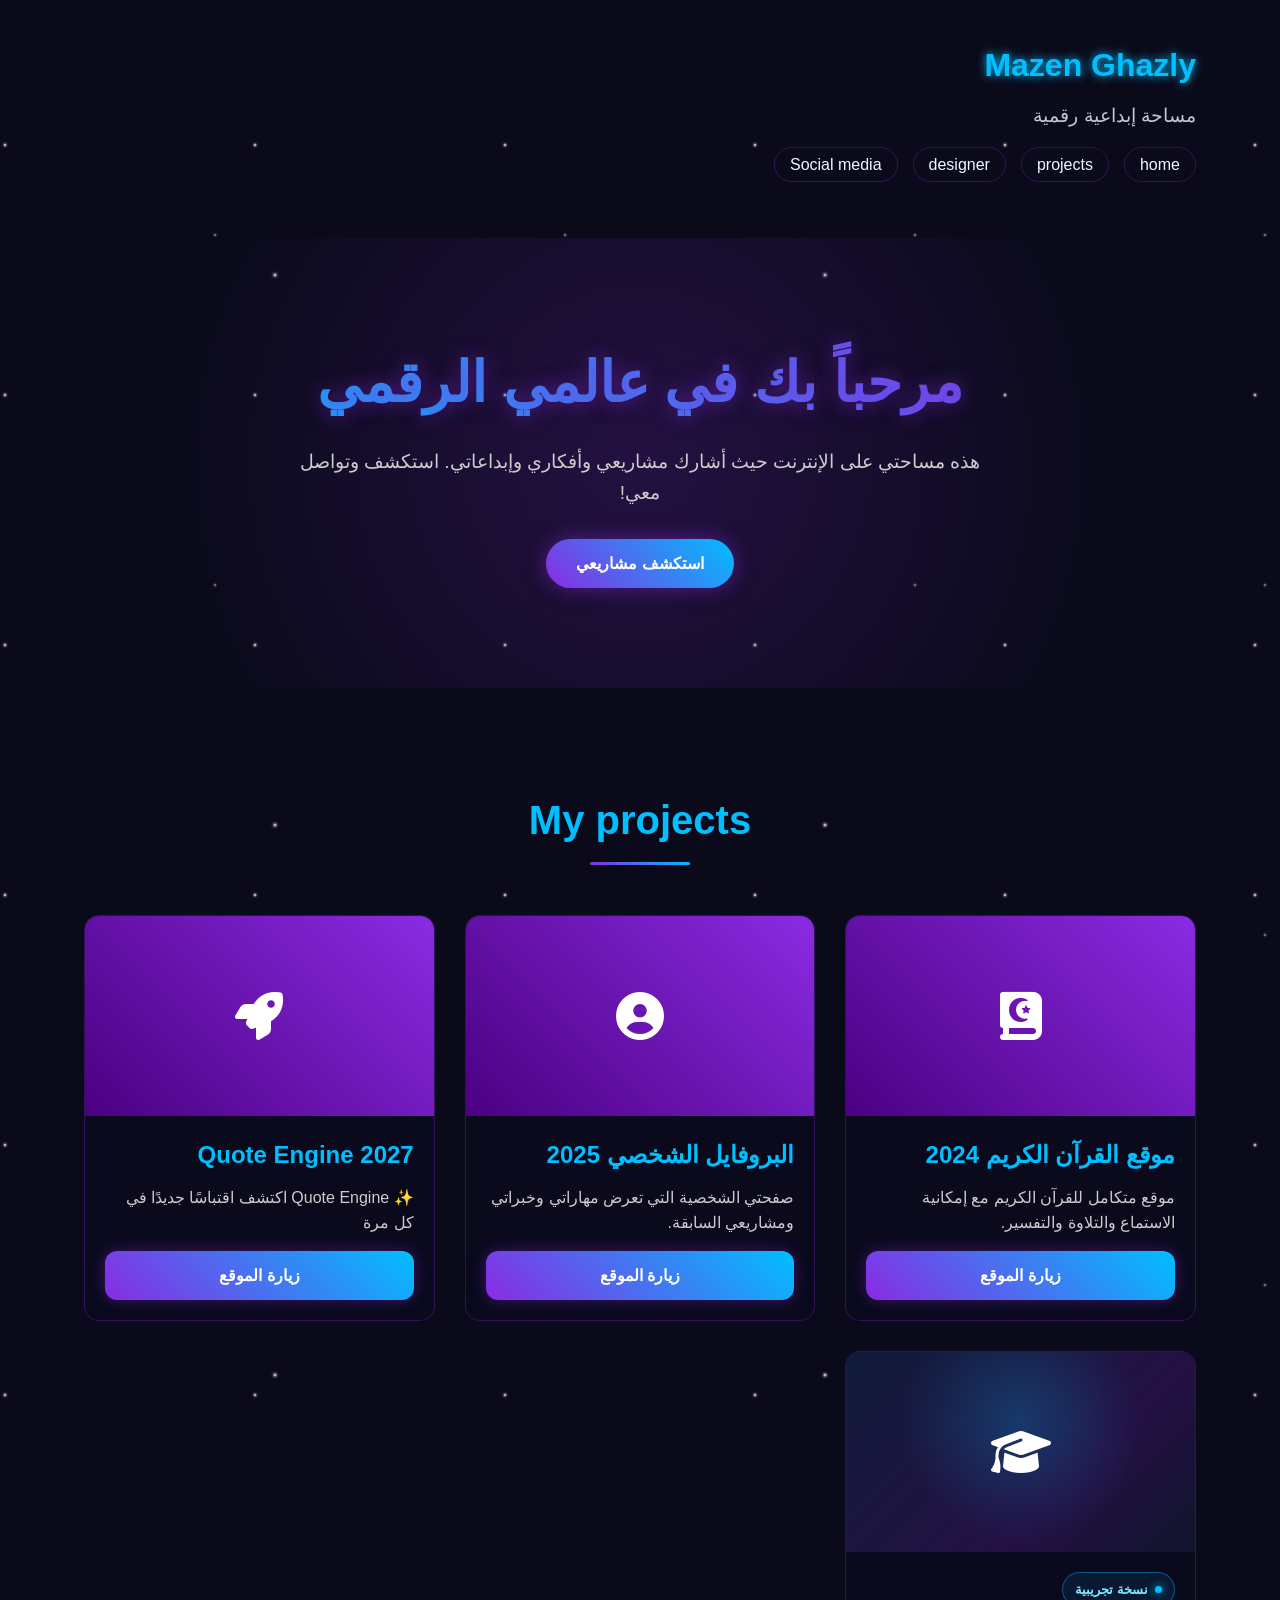
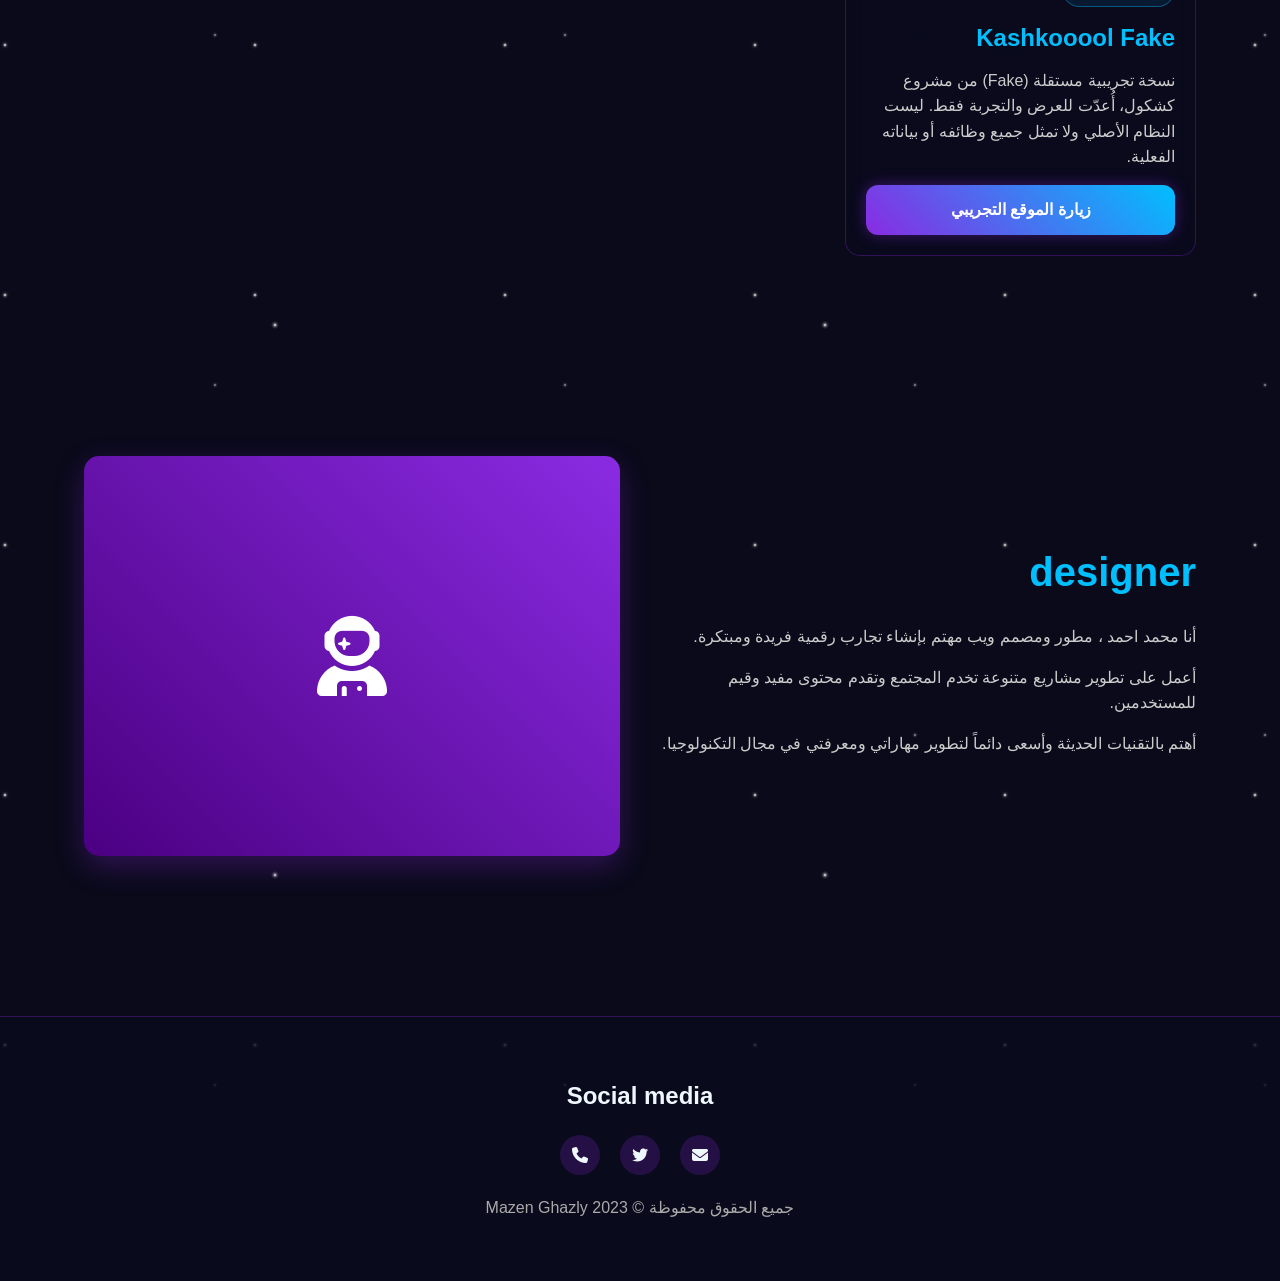
==== commit c8e35142: "Update Kashkooool demo project card" ====
--- a/index.html
+++ b/index.html
@@ -176,17 +176,10 @@
                         <i class="fas fa-graduation-cap" aria-hidden="true"></i>
                     </div>
                     <div class="project-content">
-                        <span class="coming-soon-badge" id="kashkooool-status">Coming Soon</span>
+                        <span class="coming-soon-badge">نسخة تجريبية</span>
                         <h3 class="project-title">Kashkooool Fake</h3>
-                        <p class="project-description">نسخة تجريبية (Fake) من مشروع كشكول؛ لا تمثل الموقع الأصلي أو جميع وظائفه بنسبة 100%، وهي مخصصة للعرض والتجربة.</p>
-                        <p class="countdown-label" id="kashkooool-countdown-label">الإطلاق غدًا في منتصف الليل — بتوقيت مصر</p>
-                        <div class="project-countdown" id="kashkooool-countdown" role="timer" aria-live="off" aria-label="الوقت المتبقي حتى إطلاق Kashkooool Fake">
-                            <div class="countdown-unit"><span class="countdown-number" id="kash-days">00</span><small>Days</small></div>
-                            <div class="countdown-unit"><span class="countdown-number" id="kash-hours">00</span><small>Hours</small></div>
-                            <div class="countdown-unit"><span class="countdown-number" id="kash-minutes">00</span><small>Minutes</small></div>
-                            <div class="countdown-unit"><span class="countdown-number" id="kash-seconds">00</span><small>Seconds</small></div>
-                        </div>
-                        <p class="coming-soon-note" id="kashkooool-note">موعد الإطلاق: 4 نوفمبر 2026، الساعة 12:00 صباحًا.</p>
+                        <p class="project-description">نسخة تجريبية مستقلة (Fake) من مشروع كشكول، أُعدّت للعرض والتجربة فقط. ليست النظام الأصلي ولا تمثل جميع وظائفه أو بياناته الفعلية.</p>
+                        <a href="https://mazen-ghzaly.github.io/" target="_blank" rel="noopener noreferrer" class="project-link">زيارة الموقع التجريبي</a>
                     </div>
                 </div>
             </div>
@@ -226,41 +219,7 @@
 
     
 
-    <script>
-        (() => {
-            const launchAt = new Date("2026-11-04T00:00:00+02:00").getTime();
-            const fields = {
-                days: document.getElementById("kash-days"),
-                hours: document.getElementById("kash-hours"),
-                minutes: document.getElementById("kash-minutes"),
-                seconds: document.getElementById("kash-seconds")
-            };
-            const status = document.getElementById("kashkooool-status");
-            const label = document.getElementById("kashkooool-countdown-label");
-            const note = document.getElementById("kashkooool-note");
-            const countdown = document.getElementById("kashkooool-countdown");
-            if (!fields.days || !status || !countdown) return;
-
-            const pad = value => String(value).padStart(2, "0");
-            const updateCountdown = () => {
-                const remaining = launchAt - Date.now();
-                if (remaining <= 0) {
-                    Object.values(fields).forEach(field => { field.textContent = "00"; });
-                    status.textContent = "Launched";
-                    label.textContent = "تم الوصول إلى موعد الإطلاق";
-                    note.textContent = "وصلت النسخة التجريبية Kashkooool Fake إلى موعد إطلاقها.";
-                    countdown.hidden = true;
-                    return;
-                }
-                fields.days.textContent = pad(Math.floor(remaining / 86400000));
-                fields.hours.textContent = pad(Math.floor((remaining % 86400000) / 3600000));
-                fields.minutes.textContent = pad(Math.floor((remaining % 3600000) / 60000));
-                fields.seconds.textContent = pad(Math.floor((remaining % 60000) / 1000));
-            };
-            updateCountdown();
-            window.setInterval(updateCountdown, 1000);
-        })();
-    </script>
+
 
 </body>
 </html>
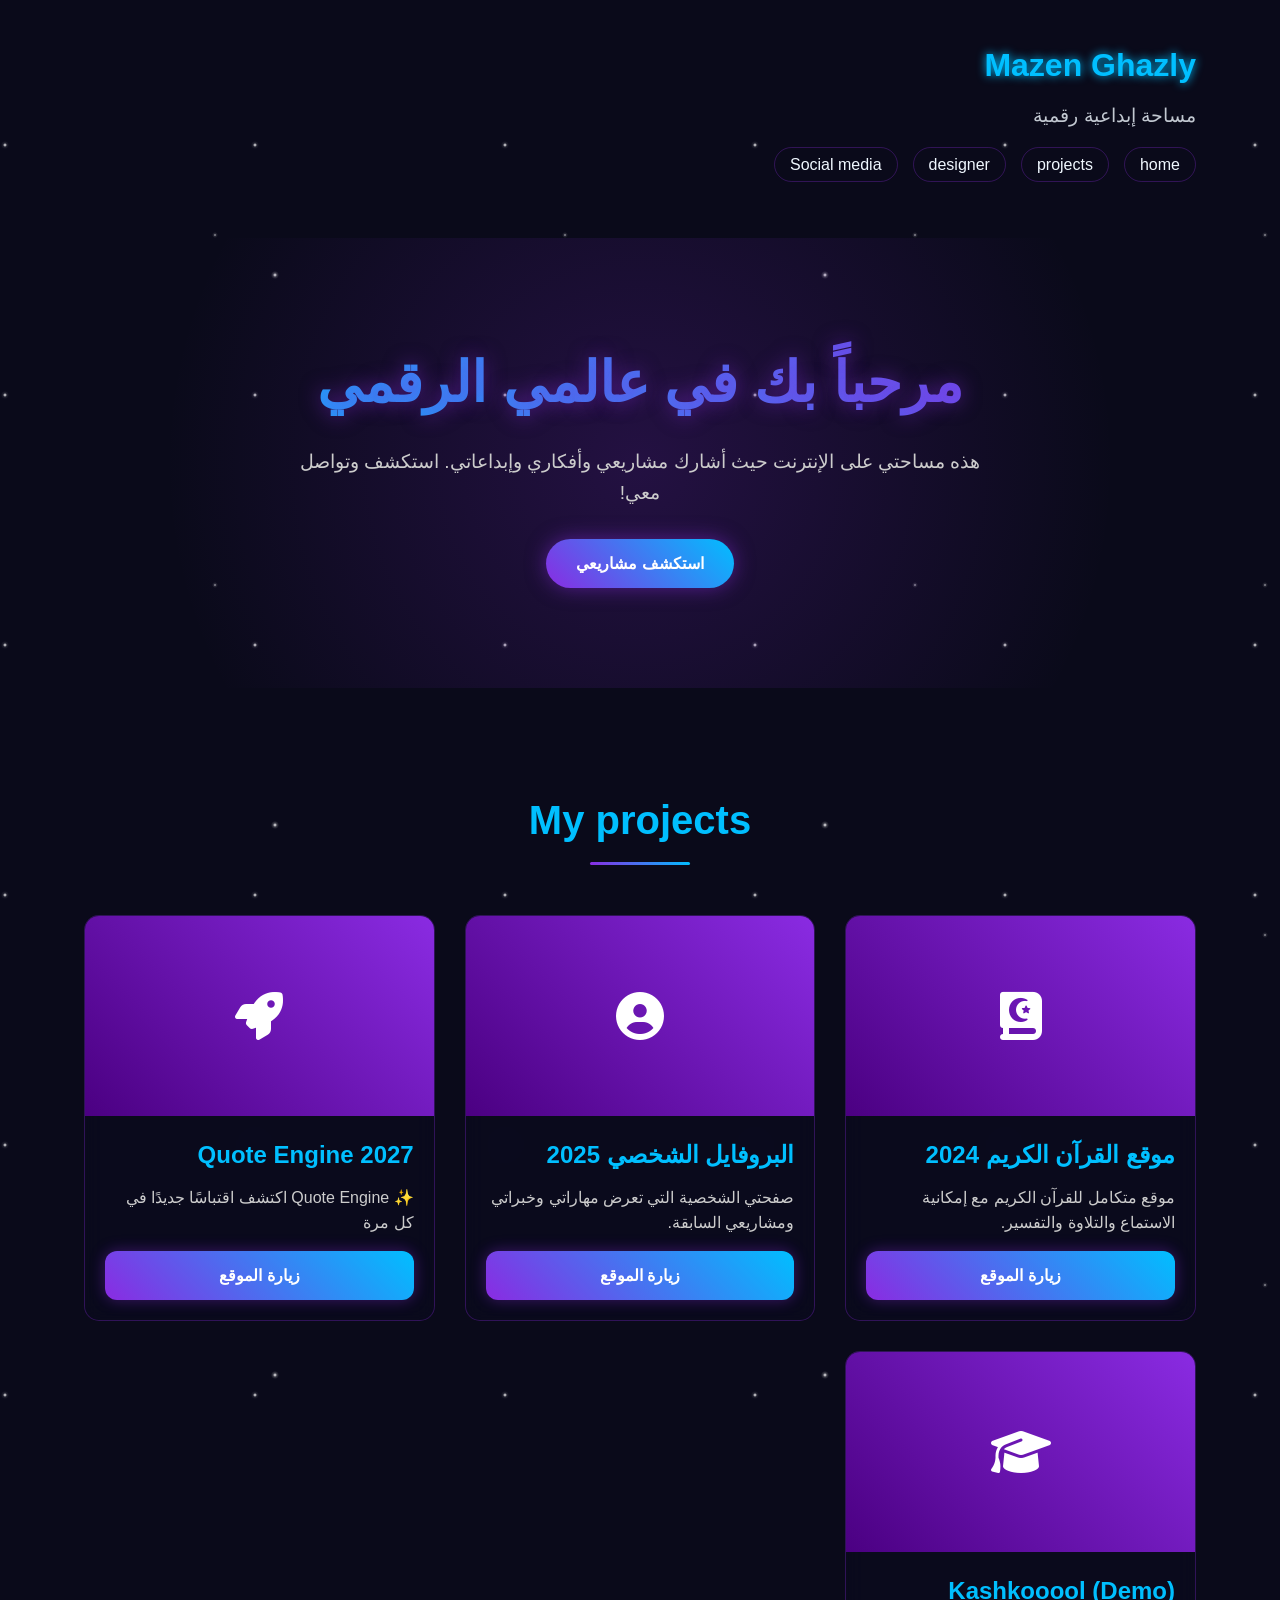
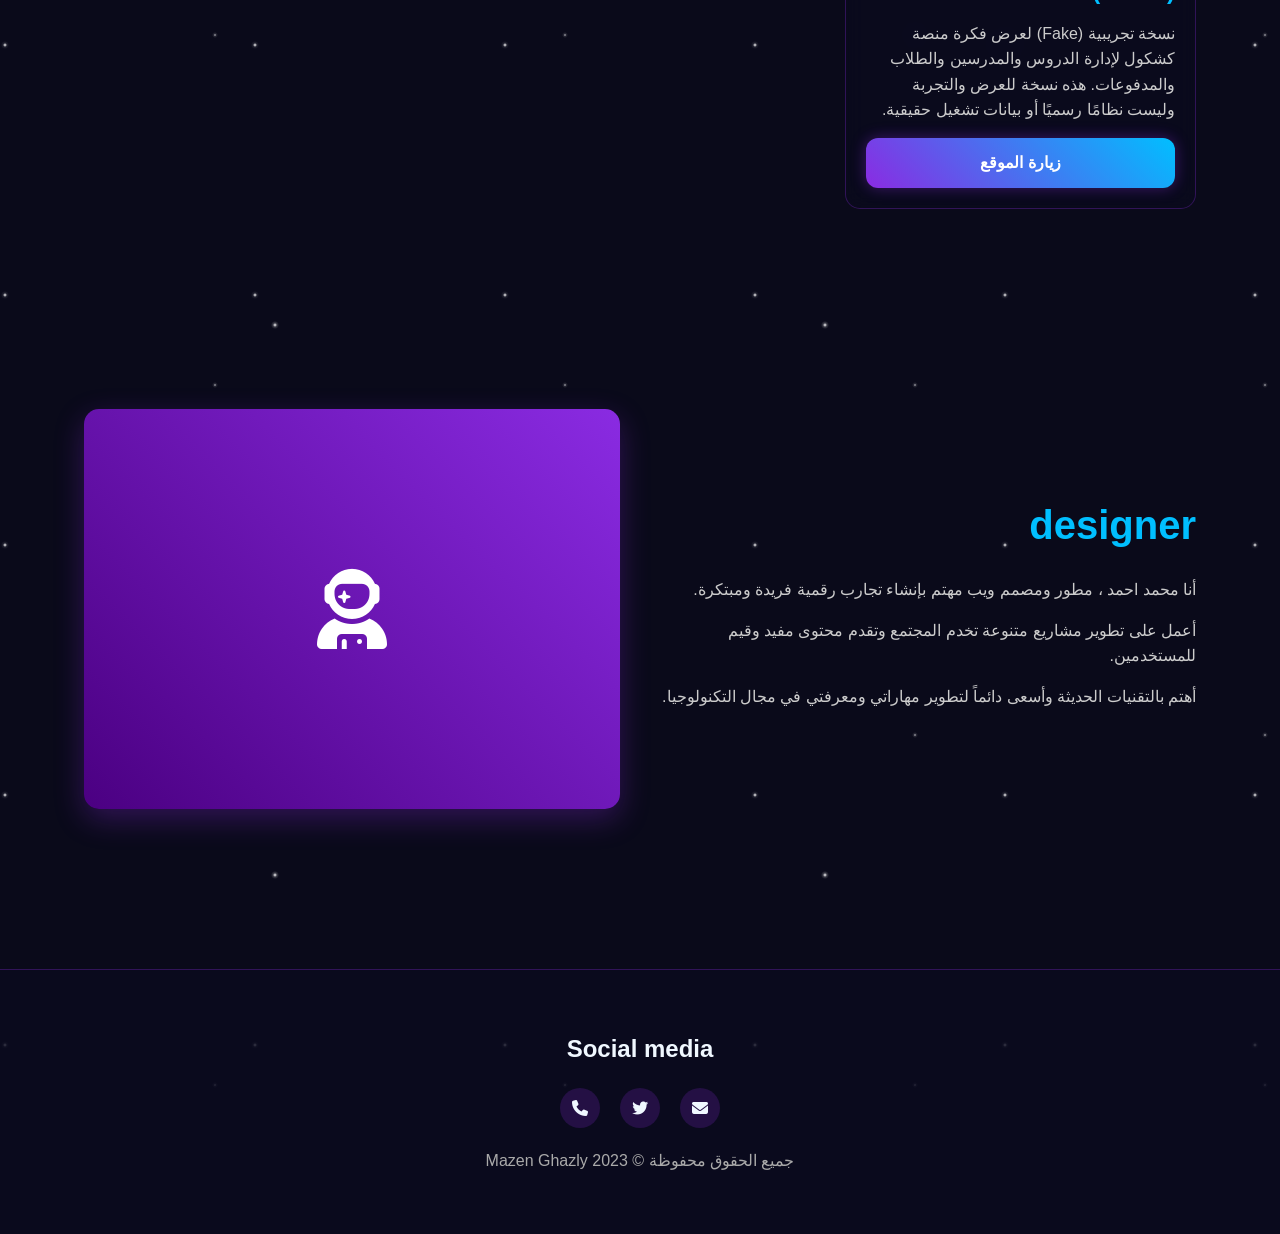
==== commit d55506ec: "Add Kashkooool demo project link" ====
--- a/index.html
+++ b/index.html
@@ -65,41 +65,7 @@
 
 
 
-    <style>
-        .coming-soon-card .project-image {
-            background: radial-gradient(circle at 50% 35%, rgba(0,191,255,.22), transparent 55%), linear-gradient(135deg, #101b3a, #241044 65%, #10152c);
-        }
-        .coming-soon-badge {
-            display: inline-flex; align-items: center; gap: 7px;
-            padding: 6px 12px; margin-bottom: 12px;
-            border: 1px solid rgba(0,191,255,.4); border-radius: 999px;
-            color: #7ee7ff; background: rgba(0,191,255,.09);
-            font-size: .82rem; font-weight: 700;
-        }
-        .coming-soon-badge::before {
-            content: ""; width: 7px; height: 7px; border-radius: 50%;
-            background: #00bfff; box-shadow: 0 0 10px #00bfff;
-        }
-        .countdown-label { margin: 14px 0 8px; color: #aaa; font-size: .9rem; }
-        .project-countdown {
-            display: grid; grid-template-columns: repeat(4, minmax(0, 1fr));
-            gap: 8px; direction: ltr; text-align: center;
-        }
-        .countdown-unit {
-            padding: 9px 4px; border: 1px solid rgba(0,191,255,.2);
-            border-radius: 10px; background: rgba(0,191,255,.06);
-        }
-        .countdown-number {
-            display: block; color: #7ee7ff; font-size: 1.35rem;
-            line-height: 1.35; font-weight: 800; font-variant-numeric: tabular-nums;
-        }
-        .countdown-unit small { color: #aaa; font-size: .7rem; }
-        .coming-soon-note { margin-top: 12px; color: #999; font-size: .82rem; }
-        @media (max-width: 360px) {
-            .project-countdown { gap: 5px; }
-            .countdown-number { font-size: 1.1rem; }
-        }
-    </style>
+
 
 </head>
 <body>
@@ -170,16 +136,15 @@
                     </div>
                 </div>
 
-                <!-- Project 4: Kashkooool Fake -->
-                <div class="project-card coming-soon-card">
+                <!-- Project 4: Kashkooool (Demo) -->
+                <div class="project-card">
                     <div class="project-image">
                         <i class="fas fa-graduation-cap" aria-hidden="true"></i>
                     </div>
                     <div class="project-content">
-                        <span class="coming-soon-badge">نسخة تجريبية</span>
-                        <h3 class="project-title">Kashkooool Fake</h3>
-                        <p class="project-description">نسخة تجريبية مستقلة (Fake) من مشروع كشكول، أُعدّت للعرض والتجربة فقط. ليست النظام الأصلي ولا تمثل جميع وظائفه أو بياناته الفعلية.</p>
-                        <a href="https://mazen-ghzaly.github.io/" target="_blank" rel="noopener noreferrer" class="project-link">زيارة الموقع التجريبي</a>
+                        <h3 class="project-title">Kashkooool (Demo)</h3>
+                        <p class="project-description">نسخة تجريبية (Fake) لعرض فكرة منصة كشكول لإدارة الدروس والمدرسين والطلاب والمدفوعات. هذه نسخة للعرض والتجربة وليست نظامًا رسميًا أو بيانات تشغيل حقيقية.</p>
+                        <a href="https://app.kashkooool.workers.dev/" target="_blank" rel="noopener noreferrer" class="project-link">زيارة الموقع</a>
                     </div>
                 </div>
             </div>
